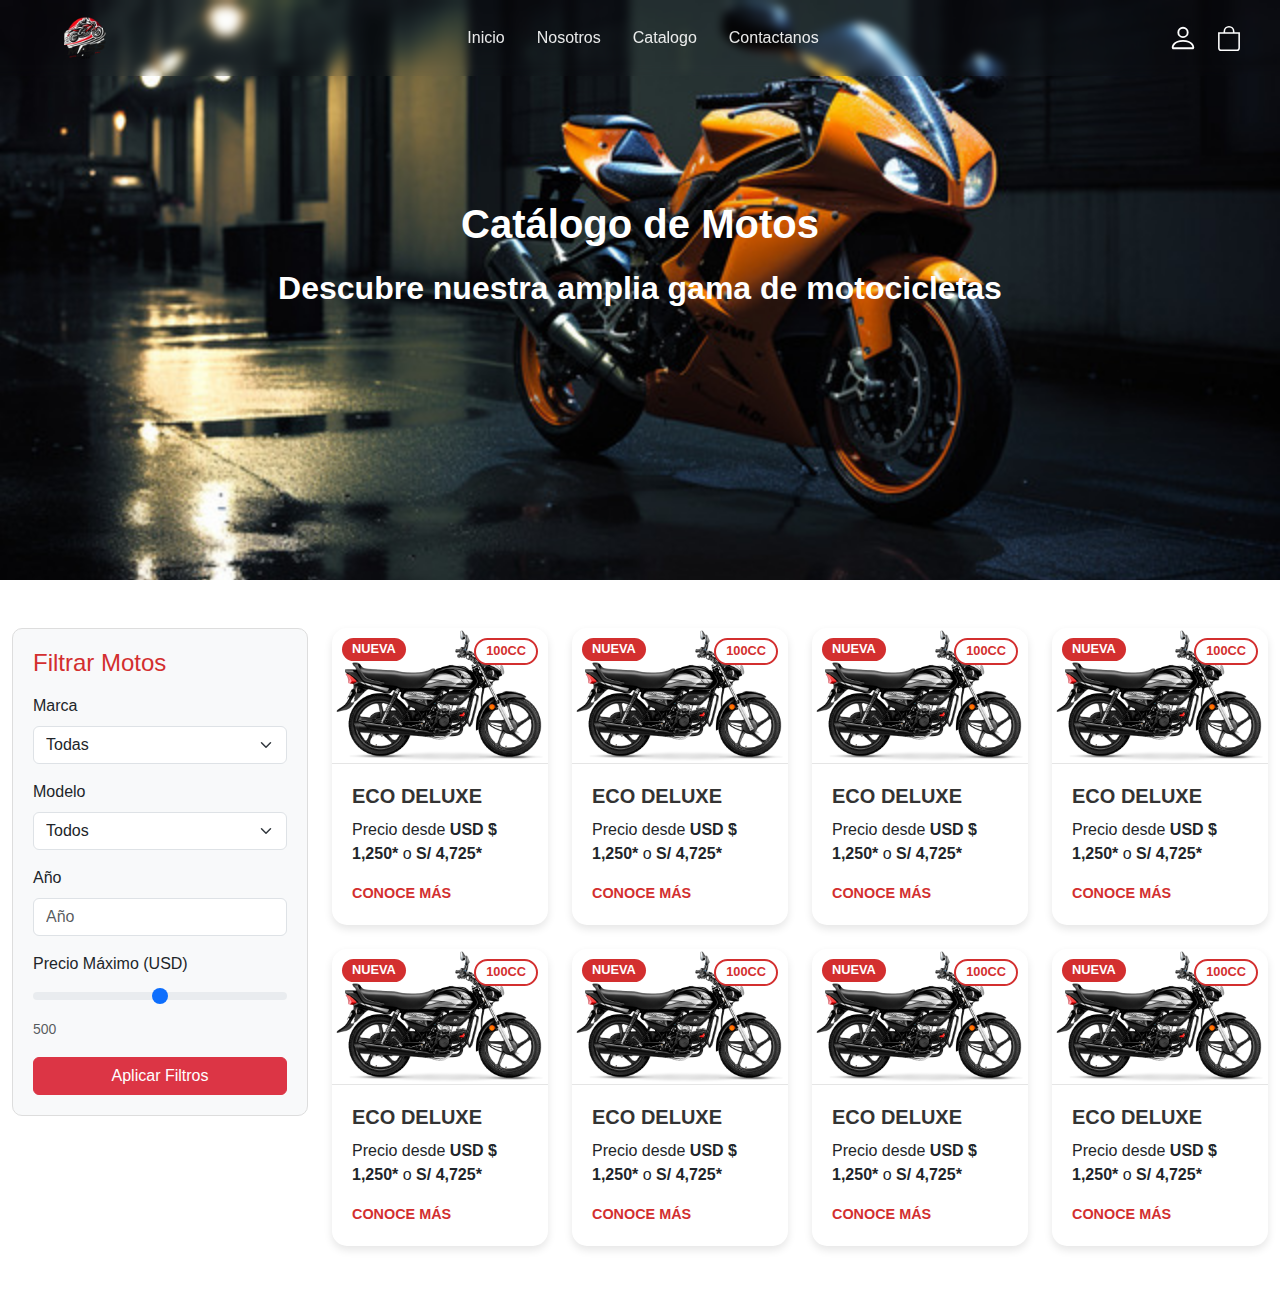
==== templates/catalogo.html @ eecdfefd "Add files via upload" ====
<!DOCTYPE html>
<html lang="es">

<head>
    <meta charset="UTF-8">
    <meta name="viewport" content="width=device-width, initial-scale=1.0">
    <title>Catálogo de Motos</title>
    <link rel="icon" href="/imgs/logo.webp">
    <link href="https://cdn.jsdelivr.net/npm/bootstrap@5.3.3/dist/css/bootstrap.min.css" rel="stylesheet"
        integrity="sha384-QWTKZyjpPEjISv5WaRU9OFeRpok6YctnYmDr5pNlyT2bRjXh0JMhjY6hW+ALEwIH" crossorigin="anonymous">
    <script src="https://cdn.jsdelivr.net/npm/bootstrap@5.3.3/dist/js/bootstrap.bundle.min.js"
        integrity="sha384-YvpcrYf0tY3lHB60NNkmXc5s9fDVZLESaAA55NDzOxhy9GkcIdslK1eN7N6jIeHz"
        crossorigin="anonymous"></script>
    <link rel="stylesheet" href="/css/stylesCatalogo.css">
</head>

<body>
    <header>
        <header>
            <!-- Navbar -->
            <nav class="navbar navbar-expand-lg navbar-dark bg-dark">
                <div class="container-fluid justify-content-between">

                    <!-- Logo -->
                    <a class="navbar-brand mx-5" href="/index.html" id="logo">
                        <img src="/imgs/eHS-1ebx4o_2J-JNS61v8-transformed.png" alt="" width="50" height="50">
                    </a>

                    <!-- Toggle Button  -->

                    <button class="navbar-toggler shadow-none border-0" type="button" data-bs-toggle="offcanvas"
                        data-bs-target="#offcanvasNavbar" aria-controls="offcanvasNavbar"
                        aria-label="Toggle navigation">
                        <span class="navbar-toggler-icon"></span>
                    </button>

                    <!-- Sidebar -->
                    <div class="sidebar offcanvas offcanvas-start" tabindex="-1" id="offcanvasNavbar"
                        aria-labelledby="offcanvasNavbarLabel">

                        <!-- Sidebar header -->
                        <div class="offcanvas-header text-white border-bottom">
                            <h5 class="offcanvas-title" id="offcanvasNavbarLabel">Menú</h5>
                            <button type="button" class="btn-close btn-close-white shadow-none"
                                data-bs-dismiss="offcanvas" aria-label="Close"></button>
                        </div>

                        <!-- Sidebar body -->
                        <div class="offcanvas-body">
                            <ul class="navbar-nav justify-content-center flex-grow-1 pe-3">

                                <li class="nav-item mx-2">
                                    <a class="nav-link" aria-current="page" href="/index.html">Inicio</a>
                                </li>

                                <li class="nav-item mx-2">
                                    <a class="nav-link" href="/templates/nosotros.html">Nosotros</a>
                                </li>

                                <li class="nav-item mx-2">
                                    <a class="nav-link" href="#">Catalogo</a>
                                </li>

                                <li class="nav-item mx-2">
                                    <a class="nav-link" href="/templates/contacto.html">Contactanos</a>
                                </li>
                            </ul>
                            <!-- Login / Sign up  & Cart-->
                            <div class="d-flex justify-content-center align-items-center gap-3 mx-4">
                                <svg xmlns="http://www.w3.org/2000/svg" width="30" height="30" fill="white"
                                    class="bi bi-person" id="iconos-perfil-bolsa" viewBox="0 0 16 16">
                                    <path
                                        d="M8 8a3 3 0 1 0 0-6 3 3 0 0 0 0 6m2-3a2 2 0 1 1-4 0 2 2 0 0 1 4 0m4 8c0 1-1 1-1 1H3s-1 0-1-1 1-4 6-4 6 3 6 4m-1-.004c-.001-.246-.154-.986-.832-1.664C11.516 10.68 10.289 10 8 10s-3.516.68-4.168 1.332c-.678.678-.83 1.418-.832 1.664z" />
                                </svg>
                                <svg xmlns="http://www.w3.org/2000/svg" width="30" height="25" fill="white"
                                    class="bi bi-bag" id="iconos-perfil-bolsa" viewBox="0 0 16 16">
                                    <path
                                        d="M8 1a2.5 2.5 0 0 1 2.5 2.5V4h-5v-.5A2.5 2.5 0 0 1 8 1m3.5 3v-.5a3.5 3.5 0 1 0-7 0V4H1v10a2 2 0 0 0 2 2h10a2 2 0 0 0 2-2V4zM2 5h12v9a1 1 0 0 1-1 1H3a1 1 0 0 1-1-1z" />
                                </svg>
                            </div>
                        </div>
                    </div>
                </div>
            </nav>

        </header>
        <div class="container-fluid" id="section">
            <div class="container text-center my-5 content-center">

                <!-- Main Heading -->
                <div class="main-heading" id="text">Catálogo de Motos</div>

                <!-- Sub Heading -->
                <div class="sub-heading" id="text2"> <strong>Descubre nuestra amplia gama de motocicletas</strong>
                </div>
            </div>
        </div>
        <div class="container-fluid my-5">
            <div class="row">
                <!-- Filtro -->
                <div class="col-12 col-md-3 mb-4">
                    <div class="filtro">
                        <h4 class="mb-3">Filtrar Motos</h4>

                        <!-- Marca -->
                        <div class="mb-3">
                            <label for="marca" class="form-label">Marca</label>
                            <select id="marca" class="form-select">
                                <option value="todas">Todas</option>
                                <option value="marca1">Yamaha</option>
                                <option value="marca2">Hyundai</option>
                                <option value="marca3">Ducati</option>
                            </select>
                        </div>

                        <!-- Modelo -->
                        <div class="mb-3">
                            <label for="modelo" class="form-label">Modelo</label>
                            <select id="modelo" class="form-select">
                                <option value="todos">Todos</option>
                                <option value="modelo1">Scooter</option>
                                <option value="modelo2">Urbano</option>
                                <option value="modelo3">Multipropositos</option>
                                <option value="modelo4">Trabajo</option>
                            </select>
                        </div>

                        <!-- Año -->
                        <div class="mb-3">
                            <label for="año" class="form-label">Año</label>
                            <input type="number" id="año" class="form-control" placeholder="Año">
                        </div>

                        <!-- Precio -->
                        <div class="mb-3">
                            <label for="precio" class="form-label">Precio Máximo (USD)</label>
                            <input type="range" class="form-range" min="500" max="10000" id="precio">
                            <output id="precio-output" class="form-text">500</output>
                        </div>

                        <!-- Botón Filtrar -->
                        <button class="btn btn-danger w-100">Aplicar Filtros</button>
                    </div>
                </div>

                <!-- Cards de Motos -->
                <div class="col-12 col-md-9">
                    <div class="row g-4">
                        <!-- Card 1 -->
                        <div class="col-12 col-sm-6 col-md-4 col-lg-3">
                            <div class="moto-card">
                                <div class="badge badge-nueva">NUEVA</div>
                                <img src="/imgs/moto1.png" class="card-img-top" alt="Moto">
                                <div class="badge badge-cc">100CC</div>
                                <div class="card-body">
                                    <h5 class="card-title">ECO DELUXE</h5>
                                    <p class="card-text">Precio desde <strong>USD $ 1,250*</strong> o <strong>S/
                                            4,725*</strong></p>
                                    <a href="#" class="btn-conoce-mas">CONOCE MÁS</a>
                                </div>
                            </div>
                        </div>
                        <div class="col-12 col-sm-6 col-md-4 col-lg-3">
                            <div class="moto-card">
                                <div class="badge badge-nueva">NUEVA</div>
                                <img src="/imgs/moto1.png" class="card-img-top" alt="Moto">
                                <div class="badge badge-cc">100CC</div>
                                <div class="card-body">
                                    <h5 class="card-title">ECO DELUXE</h5>
                                    <p class="card-text">Precio desde <strong>USD $ 1,250*</strong> o <strong>S/
                                            4,725*</strong></p>
                                    <a href="#" class="btn-conoce-mas">CONOCE MÁS</a>
                                </div>
                            </div>
                        </div>
                        <div class="col-12 col-sm-6 col-md-4 col-lg-3">
                            <div class="moto-card">
                                <div class="badge badge-nueva">NUEVA</div>
                                <img src="/imgs/moto1.png" class="card-img-top" alt="Moto">
                                <div class="badge badge-cc">100CC</div>
                                <div class="card-body">
                                    <h5 class="card-title">ECO DELUXE</h5>
                                    <p class="card-text">Precio desde <strong>USD $ 1,250*</strong> o <strong>S/
                                            4,725*</strong></p>
                                    <a href="#" class="btn-conoce-mas">CONOCE MÁS</a>
                                </div>
                            </div>
                        </div>
                        <div class="col-12 col-sm-6 col-md-4 col-lg-3">
                            <div class="moto-card">
                                <div class="badge badge-nueva">NUEVA</div>
                                <img src="/imgs/moto1.png" class="card-img-top" alt="Moto">
                                <div class="badge badge-cc">100CC</div>
                                <div class="card-body">
                                    <h5 class="card-title">ECO DELUXE</h5>
                                    <p class="card-text">Precio desde <strong>USD $ 1,250*</strong> o <strong>S/
                                            4,725*</strong></p>
                                    <a href="#" class="btn-conoce-mas">CONOCE MÁS</a>
                                </div>
                            </div>
                        </div>
                        <div class="col-12 col-sm-6 col-md-4 col-lg-3">
                            <div class="moto-card">
                                <div class="badge badge-nueva">NUEVA</div>
                                <img src="/imgs/moto1.png" class="card-img-top" alt="Moto">
                                <div class="badge badge-cc">100CC</div>
                                <div class="card-body">
                                    <h5 class="card-title">ECO DELUXE</h5>
                                    <p class="card-text">Precio desde <strong>USD $ 1,250*</strong> o <strong>S/
                                            4,725*</strong></p>
                                    <a href="#" class="btn-conoce-mas">CONOCE MÁS</a>
                                </div>
                            </div>
                        </div>
                        <div class="col-12 col-sm-6 col-md-4 col-lg-3">
                            <div class="moto-card">
                                <div class="badge badge-nueva">NUEVA</div>
                                <img src="/imgs/moto1.png" class="card-img-top" alt="Moto">
                                <div class="badge badge-cc">100CC</div>
                                <div class="card-body">
                                    <h5 class="card-title">ECO DELUXE</h5>
                                    <p class="card-text">Precio desde <strong>USD $ 1,250*</strong> o <strong>S/
                                            4,725*</strong></p>
                                    <a href="#" class="btn-conoce-mas">CONOCE MÁS</a>
                                </div>
                            </div>
                        </div>
                        <div class="col-12 col-sm-6 col-md-4 col-lg-3">
                            <div class="moto-card">
                                <div class="badge badge-nueva">NUEVA</div>
                                <img src="/imgs/moto1.png" class="card-img-top" alt="Moto">
                                <div class="badge badge-cc">100CC</div>
                                <div class="card-body">
                                    <h5 class="card-title">ECO DELUXE</h5>
                                    <p class="card-text">Precio desde <strong>USD $ 1,250*</strong> o <strong>S/
                                            4,725*</strong></p>
                                    <a href="#" class="btn-conoce-mas">CONOCE MÁS</a>
                                </div>
                            </div>
                        </div>
                        <div class="col-12 col-sm-6 col-md-4 col-lg-3">
                            <div class="moto-card">
                                <div class="badge badge-nueva">NUEVA</div>
                                <img src="/imgs/moto1.png" class="card-img-top" alt="Moto">
                                <div class="badge badge-cc">100CC</div>
                                <div class="card-body">
                                    <h5 class="card-title">ECO DELUXE</h5>
                                    <p class="card-text">Precio desde <strong>USD $ 1,250*</strong> o <strong>S/
                                            4,725*</strong></p>
                                    <a href="#" class="btn-conoce-mas">CONOCE MÁS</a>
                                </div>
                            </div>
                        </div>
                    </div>
                </div>
            </div>
        </div>
</body>

</html>
---- css/stylesCatalogo.css ----
body {
    font-family: 'Arial', sans-serif;
}

/* Navbar */
.navbar {
    position: absolute;
    top: 0;
    left: 0;
    width: 100%;
    backdrop-filter: blur(5px);
    z-index: 10;
    background: transparent !important;
}

.nav-link {
    color: #ffffffe7;
}

.nav-link:hover {
    cursor: pointer;
}

#iconos-perfil-bolsa:hover {
    cursor: pointer;
}


/* Container About us */
#section {
    background-image: url("/imgs/bgcatalogo.jpg");
    background-repeat: no-repeat;
    background-size: cover;
    background-position: center;
    backdrop-filter: blur(5px);
    width: 100%;
    height: 580px;
    position: relative;
    top: 0;
    left: 0;
    z-index: 1;
}

.content-center {
    position: absolute;
    top: 50%;
    left: 50%;
    transform: translate(-50%, -50%);
    text-align: center;
    /* Asegúrate de que el texto esté centrado */
    color: white;
}

#text {
    margin-bottom: 10px;
}

#text2 {
    margin-bottom: 190px;
}

.highlight-text {
    font-weight: bold;
    color: #d32f2f;
}

.badge-outline {
    display: inline-block;
    padding: 5px 10px;
    border: 2px solid #d32f2f;
    border-radius: 20px;
    color: #d32f2f;
    font-size: 0.8rem;
    text-transform: uppercase;
    font-weight: bold;
}

.main-heading {
    font-size: 2.5rem;
    font-weight: bold;
    margin: 20px 0;
    color: rgb(255, 255, 255);
}

.sub-heading {
    font-size: 2rem;
    margin-bottom: 20px;
    color: rgb(255, 255, 255);
}




.filtro {
    padding: 20px;
    border: 1px solid #ddd;
    border-radius: 10px;
    background-color: #f8f9fa;
}

.filtro h4 {
    margin-bottom: 20px;
    color: #d32f2f;
}

.moto-card {
    position: relative;
    border: none;
    border-radius: 15px;
    overflow: hidden;
    box-shadow: 0 4px 8px rgba(0, 0, 0, 0.1);
    transition: transform 0.3s ease, background-color 0.3s ease;
    background-color: white;
}

.moto-card:hover {
    transform: translateY(-5px);
    background-color: #aa060b;
    color: white;
}

.moto-card img {
    width: 100%;
    height: auto;
    border-bottom: 1px solid rgba(0, 0, 0, 0.1);
}

.card-body {
    padding: 20px;
    text-align: left;
}

.card-title {
    font-size: 1.25rem;
    font-weight: bold;
    margin-bottom: 10px;
    color: #333;
}

.card-text {
    font-size: 1rem;
    margin-bottom: 15px;
}

.btn-conoce-mas {
    color: #d32f2f;
    text-decoration: none;
    font-weight: bold;
    font-size: 0.9rem;
}

.moto-card:hover .btn-conoce-mas {
    color: white;
}

.moto-card:hover .card-title {
    color: white;
}

.badge {
    position: absolute;
    top: 10px;
    padding: 5px 10px;
    font-size: 0.8rem;
    border-radius: 15px;
    background-color: #d32f2f;
    color: white;
    font-weight: bold;
}

.badge-nueva {
    left: 10px;
}

.badge-cc {
    right: 10px;
    background-color: white;
    color: #d32f2f;
    border: 2px solid #d32f2f;
}

.moto-card:hover .badge-cc {
    background-color: #d32f2f;
    color: white;
}

/* Responsive Adjustments */
@media (max-width: 991px) {
    .filtro {
        margin-bottom: 20px;
    }
}

@media (max-width: 768px) {
    .sidebar {
        width: 75%;
        height: 100vh;
        background-color: rgba(255, 255, 255, 0.15);
        backdrop-filter: blur(10px);
        color: white;
        z-index: 1050;
        overflow-y: auto;
    }

    /* Alineación de los íconos */
    .d-flex.justify-content-center.align-items-center.gap-3.mx-4 {
        margin-top: 20px;
        flex-direction: column;
        align-items: flex-start;
        padding-left: 15px;
    }

    #logo {
        margin: 0 !important;
    }

    .filtro {
        padding: 15px;
    }

    .moto-card {
        transform: none;
    }

    .moto-card:hover {
        transform: none;
    }

    .card-title {
        font-size: 1rem;
    }

    .card-text {
        font-size: 0.875rem;
    }

    .btn-conoce-mas {
        font-size: 0.8rem;
    }
}

@media (max-width: 576px) {
    .filtro {
        padding: 10px;
    }

    .moto-card {
        margin-bottom: 20px;
    }

    .card-title {
        font-size: 0.875rem;
    }

    .card-text {
        font-size: 0.75rem;
    }

    .btn-conoce-mas {
        font-size: 0.75rem;
    }
}
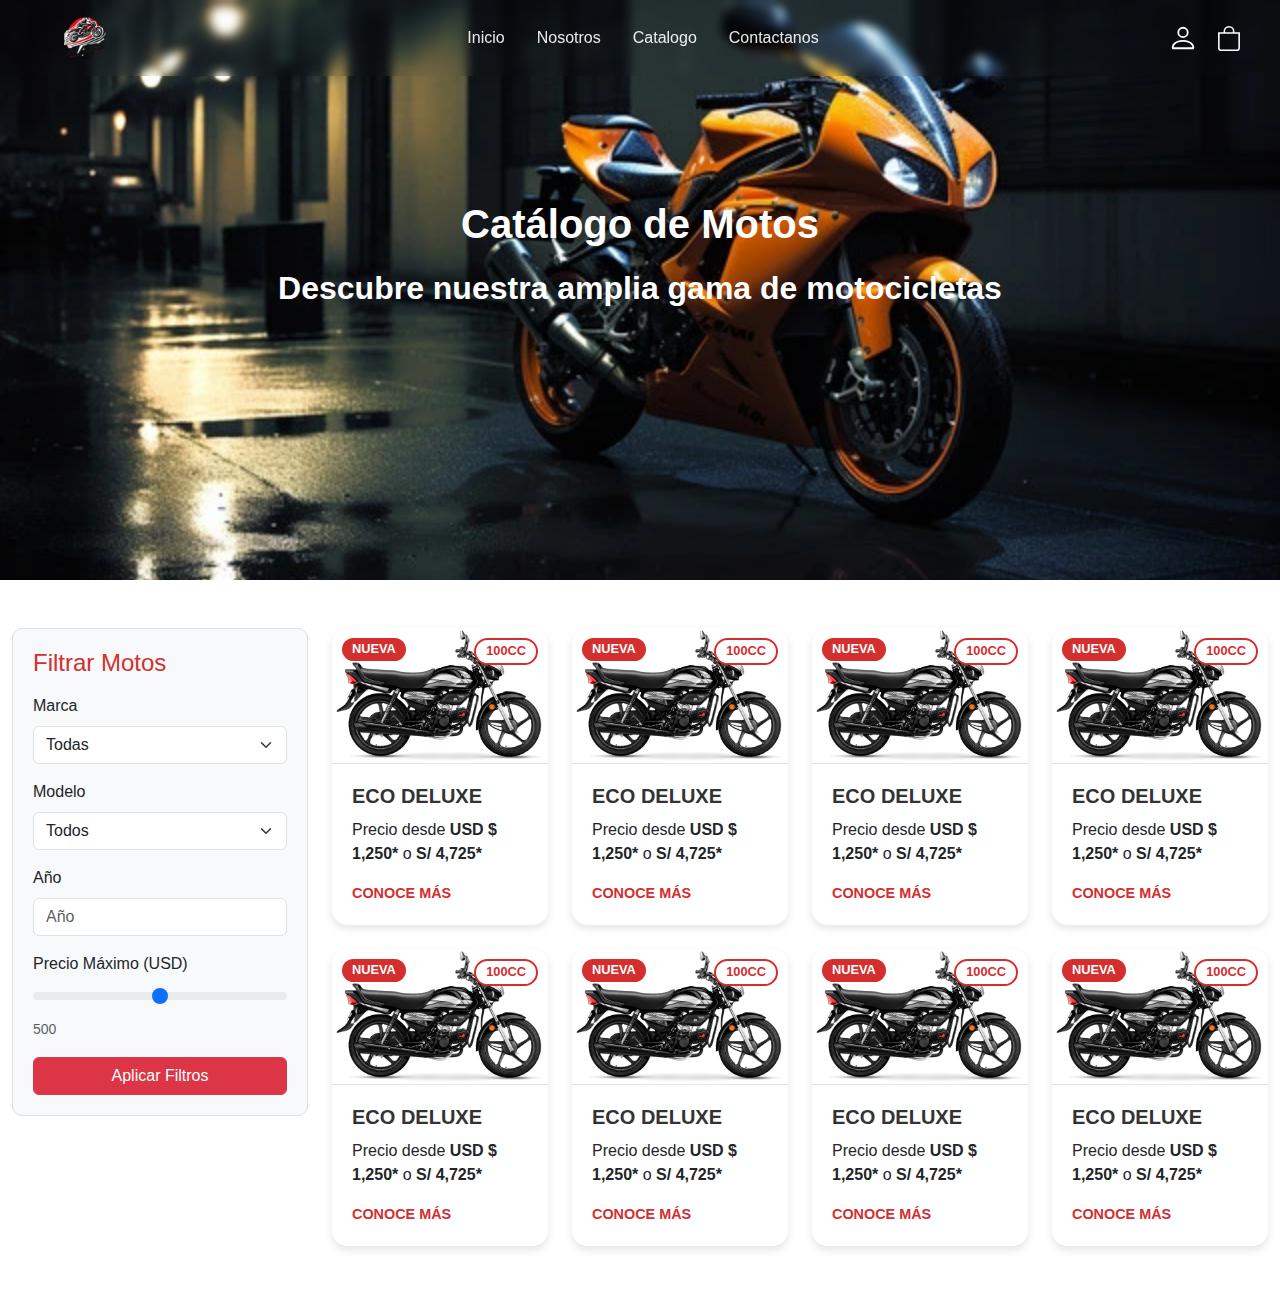
==== commit f6452bc5: "Add files via upload" ====
--- a/templates/catalogo.html
+++ b/templates/catalogo.html
@@ -23,7 +23,7 @@
 
                     <!-- Logo -->
                     <a class="navbar-brand mx-5" href="/index.html" id="logo">
-                        <img src="/imgs/eHS-1ebx4o_2J-JNS61v8-transformed.png" alt="" width="50" height="50">
+                        <img src="/imgs/eHS-1ebx4o_2J-JNS61v8-transformed.webp" alt="" width="50" height="50">
                     </a>
 
                     <!-- Toggle Button  -->
@@ -150,98 +150,98 @@
                         <div class="col-12 col-sm-6 col-md-4 col-lg-3">
                             <div class="moto-card">
                                 <div class="badge badge-nueva">NUEVA</div>
-                                <img src="/imgs/moto1.png" class="card-img-top" alt="Moto">
-                                <div class="badge badge-cc">100CC</div>
-                                <div class="card-body">
-                                    <h5 class="card-title">ECO DELUXE</h5>
-                                    <p class="card-text">Precio desde <strong>USD $ 1,250*</strong> o <strong>S/
-                                            4,725*</strong></p>
-                                    <a href="#" class="btn-conoce-mas">CONOCE MÁS</a>
-                                </div>
-                            </div>
-                        </div>
-                        <div class="col-12 col-sm-6 col-md-4 col-lg-3">
-                            <div class="moto-card">
-                                <div class="badge badge-nueva">NUEVA</div>
-                                <img src="/imgs/moto1.png" class="card-img-top" alt="Moto">
-                                <div class="badge badge-cc">100CC</div>
-                                <div class="card-body">
-                                    <h5 class="card-title">ECO DELUXE</h5>
-                                    <p class="card-text">Precio desde <strong>USD $ 1,250*</strong> o <strong>S/
-                                            4,725*</strong></p>
-                                    <a href="#" class="btn-conoce-mas">CONOCE MÁS</a>
-                                </div>
-                            </div>
-                        </div>
-                        <div class="col-12 col-sm-6 col-md-4 col-lg-3">
-                            <div class="moto-card">
-                                <div class="badge badge-nueva">NUEVA</div>
-                                <img src="/imgs/moto1.png" class="card-img-top" alt="Moto">
-                                <div class="badge badge-cc">100CC</div>
-                                <div class="card-body">
-                                    <h5 class="card-title">ECO DELUXE</h5>
-                                    <p class="card-text">Precio desde <strong>USD $ 1,250*</strong> o <strong>S/
-                                            4,725*</strong></p>
-                                    <a href="#" class="btn-conoce-mas">CONOCE MÁS</a>
-                                </div>
-                            </div>
-                        </div>
-                        <div class="col-12 col-sm-6 col-md-4 col-lg-3">
-                            <div class="moto-card">
-                                <div class="badge badge-nueva">NUEVA</div>
-                                <img src="/imgs/moto1.png" class="card-img-top" alt="Moto">
-                                <div class="badge badge-cc">100CC</div>
-                                <div class="card-body">
-                                    <h5 class="card-title">ECO DELUXE</h5>
-                                    <p class="card-text">Precio desde <strong>USD $ 1,250*</strong> o <strong>S/
-                                            4,725*</strong></p>
-                                    <a href="#" class="btn-conoce-mas">CONOCE MÁS</a>
-                                </div>
-                            </div>
-                        </div>
-                        <div class="col-12 col-sm-6 col-md-4 col-lg-3">
-                            <div class="moto-card">
-                                <div class="badge badge-nueva">NUEVA</div>
-                                <img src="/imgs/moto1.png" class="card-img-top" alt="Moto">
-                                <div class="badge badge-cc">100CC</div>
-                                <div class="card-body">
-                                    <h5 class="card-title">ECO DELUXE</h5>
-                                    <p class="card-text">Precio desde <strong>USD $ 1,250*</strong> o <strong>S/
-                                            4,725*</strong></p>
-                                    <a href="#" class="btn-conoce-mas">CONOCE MÁS</a>
-                                </div>
-                            </div>
-                        </div>
-                        <div class="col-12 col-sm-6 col-md-4 col-lg-3">
-                            <div class="moto-card">
-                                <div class="badge badge-nueva">NUEVA</div>
-                                <img src="/imgs/moto1.png" class="card-img-top" alt="Moto">
-                                <div class="badge badge-cc">100CC</div>
-                                <div class="card-body">
-                                    <h5 class="card-title">ECO DELUXE</h5>
-                                    <p class="card-text">Precio desde <strong>USD $ 1,250*</strong> o <strong>S/
-                                            4,725*</strong></p>
-                                    <a href="#" class="btn-conoce-mas">CONOCE MÁS</a>
-                                </div>
-                            </div>
-                        </div>
-                        <div class="col-12 col-sm-6 col-md-4 col-lg-3">
-                            <div class="moto-card">
-                                <div class="badge badge-nueva">NUEVA</div>
-                                <img src="/imgs/moto1.png" class="card-img-top" alt="Moto">
-                                <div class="badge badge-cc">100CC</div>
-                                <div class="card-body">
-                                    <h5 class="card-title">ECO DELUXE</h5>
-                                    <p class="card-text">Precio desde <strong>USD $ 1,250*</strong> o <strong>S/
-                                            4,725*</strong></p>
-                                    <a href="#" class="btn-conoce-mas">CONOCE MÁS</a>
-                                </div>
-                            </div>
-                        </div>
-                        <div class="col-12 col-sm-6 col-md-4 col-lg-3">
-                            <div class="moto-card">
-                                <div class="badge badge-nueva">NUEVA</div>
-                                <img src="/imgs/moto1.png" class="card-img-top" alt="Moto">
+                                <img src="/imgs/moto1.webp" class="card-img-top" alt="Moto">
+                                <div class="badge badge-cc">100CC</div>
+                                <div class="card-body">
+                                    <h5 class="card-title">ECO DELUXE</h5>
+                                    <p class="card-text">Precio desde <strong>USD $ 1,250*</strong> o <strong>S/
+                                            4,725*</strong></p>
+                                    <a href="#" class="btn-conoce-mas">CONOCE MÁS</a>
+                                </div>
+                            </div>
+                        </div>
+                        <div class="col-12 col-sm-6 col-md-4 col-lg-3">
+                            <div class="moto-card">
+                                <div class="badge badge-nueva">NUEVA</div>
+                                <img src="/imgs/moto1.webp" class="card-img-top" alt="Moto">
+                                <div class="badge badge-cc">100CC</div>
+                                <div class="card-body">
+                                    <h5 class="card-title">ECO DELUXE</h5>
+                                    <p class="card-text">Precio desde <strong>USD $ 1,250*</strong> o <strong>S/
+                                            4,725*</strong></p>
+                                    <a href="#" class="btn-conoce-mas">CONOCE MÁS</a>
+                                </div>
+                            </div>
+                        </div>
+                        <div class="col-12 col-sm-6 col-md-4 col-lg-3">
+                            <div class="moto-card">
+                                <div class="badge badge-nueva">NUEVA</div>
+                                <img src="/imgs/moto1.webp" class="card-img-top" alt="Moto">
+                                <div class="badge badge-cc">100CC</div>
+                                <div class="card-body">
+                                    <h5 class="card-title">ECO DELUXE</h5>
+                                    <p class="card-text">Precio desde <strong>USD $ 1,250*</strong> o <strong>S/
+                                            4,725*</strong></p>
+                                    <a href="#" class="btn-conoce-mas">CONOCE MÁS</a>
+                                </div>
+                            </div>
+                        </div>
+                        <div class="col-12 col-sm-6 col-md-4 col-lg-3">
+                            <div class="moto-card">
+                                <div class="badge badge-nueva">NUEVA</div>
+                                <img src="/imgs/moto1.webp" class="card-img-top" alt="Moto">
+                                <div class="badge badge-cc">100CC</div>
+                                <div class="card-body">
+                                    <h5 class="card-title">ECO DELUXE</h5>
+                                    <p class="card-text">Precio desde <strong>USD $ 1,250*</strong> o <strong>S/
+                                            4,725*</strong></p>
+                                    <a href="#" class="btn-conoce-mas">CONOCE MÁS</a>
+                                </div>
+                            </div>
+                        </div>
+                        <div class="col-12 col-sm-6 col-md-4 col-lg-3">
+                            <div class="moto-card">
+                                <div class="badge badge-nueva">NUEVA</div>
+                                <img src="/imgs/moto1.webp" class="card-img-top" alt="Moto">
+                                <div class="badge badge-cc">100CC</div>
+                                <div class="card-body">
+                                    <h5 class="card-title">ECO DELUXE</h5>
+                                    <p class="card-text">Precio desde <strong>USD $ 1,250*</strong> o <strong>S/
+                                            4,725*</strong></p>
+                                    <a href="#" class="btn-conoce-mas">CONOCE MÁS</a>
+                                </div>
+                            </div>
+                        </div>
+                        <div class="col-12 col-sm-6 col-md-4 col-lg-3">
+                            <div class="moto-card">
+                                <div class="badge badge-nueva">NUEVA</div>
+                                <img src="/imgs/moto1.webp" class="card-img-top" alt="Moto">
+                                <div class="badge badge-cc">100CC</div>
+                                <div class="card-body">
+                                    <h5 class="card-title">ECO DELUXE</h5>
+                                    <p class="card-text">Precio desde <strong>USD $ 1,250*</strong> o <strong>S/
+                                            4,725*</strong></p>
+                                    <a href="#" class="btn-conoce-mas">CONOCE MÁS</a>
+                                </div>
+                            </div>
+                        </div>
+                        <div class="col-12 col-sm-6 col-md-4 col-lg-3">
+                            <div class="moto-card">
+                                <div class="badge badge-nueva">NUEVA</div>
+                                <img src="/imgs/moto1.webp" class="card-img-top" alt="Moto">
+                                <div class="badge badge-cc">100CC</div>
+                                <div class="card-body">
+                                    <h5 class="card-title">ECO DELUXE</h5>
+                                    <p class="card-text">Precio desde <strong>USD $ 1,250*</strong> o <strong>S/
+                                            4,725*</strong></p>
+                                    <a href="#" class="btn-conoce-mas">CONOCE MÁS</a>
+                                </div>
+                            </div>
+                        </div>
+                        <div class="col-12 col-sm-6 col-md-4 col-lg-3">
+                            <div class="moto-card">
+                                <div class="badge badge-nueva">NUEVA</div>
+                                <img src="/imgs/moto1.webp" class="card-img-top" alt="Moto">
                                 <div class="badge badge-cc">100CC</div>
                                 <div class="card-body">
                                     <h5 class="card-title">ECO DELUXE</h5>
--- a/css/stylesCatalogo.css
+++ b/css/stylesCatalogo.css
@@ -28,7 +28,7 @@
 
 /* Container About us */
 #section {
-    background-image: url("/imgs/bgcatalogo.jpg");
+    background-image: url("/imgs/bgcatalogo.webp");
     background-repeat: no-repeat;
     background-size: cover;
     background-position: center;
